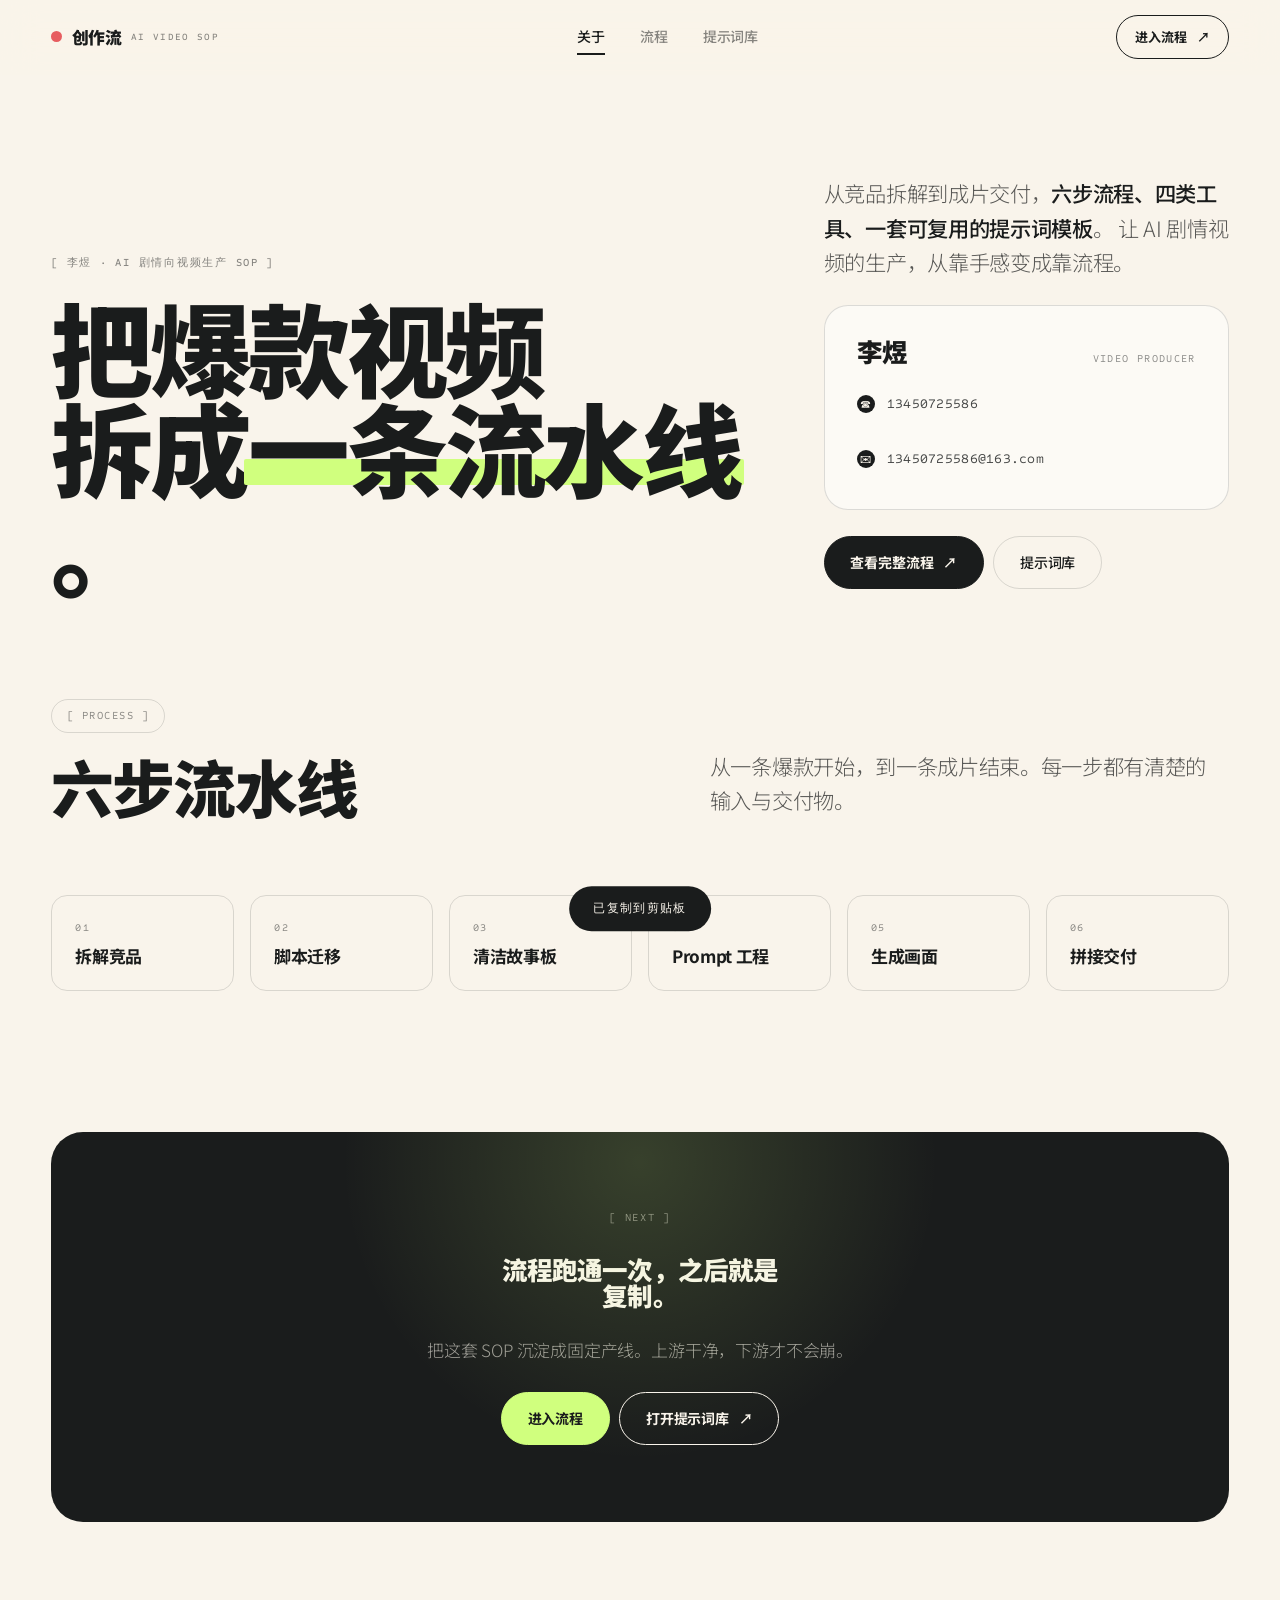
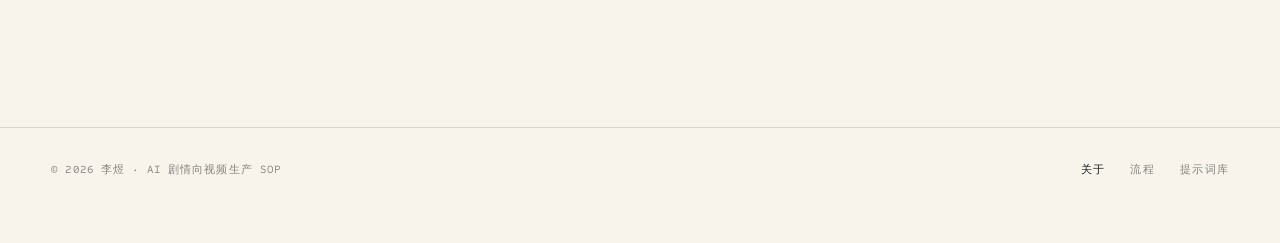
==== index.html @ 7f0db425 "init: AI 剧情向视频生产 SOP 展示站 - index.html   关于 / 联系方式 / 流程导航 - process.html 六步流程 · 避坑指南 · 6 段 TikTok 已跑通" ====
<!DOCTYPE html>
<html lang="zh-CN">
<head>
<meta charset="UTF-8">
<meta name="viewport" content="width=device-width, initial-scale=1.0">
<title>李煜 · AI 剧情向视频生产 SOP</title>
<meta name="description" content="李煜 · AI 剧情向视频生产标准化作业流程。六步流水线、可复用提示词、已在 TikTok 橱窗号跑通的成片。">
<link rel="preconnect" href="https://fonts.googleapis.com">
<link rel="preconnect" href="https://fonts.gstatic.com" crossorigin>
<link href="https://fonts.googleapis.com/css2?family=Noto+Sans+SC:wght@300;400;500;700;900&family=Sometype+Mono:wght@400;500;700&display=swap" rel="stylesheet">
<link rel="stylesheet" href="assets/css/main.css">
</head>
<body>

<canvas id="particles" aria-hidden="true"></canvas>
<div class="prog" id="prog"></div>

<div class="mmenu" id="mmenu">
  <a href="index.html"><i>00</i>关于</a>
  <a href="process.html"><i>01</i>流程</a>
  <a href="library.html"><i>02</i>提示词库</a>
  <p class="mmenu__foot">李煜 · 13450725586</p>
</div>

<header class="nav" id="nav">
  <div class="wrap nav__in">
    <a href="index.html" class="brand">
      <span class="brand__dot"></span>
      创作流 <small>AI VIDEO SOP</small>
    </a>
    <nav class="nav__links">
      <a href="index.html" class="is-active">关于</a>
      <a href="process.html">流程</a>
      <a href="library.html">提示词库</a>
    </nav>
    <div style="display:flex;align-items:center;gap:.6rem">
      <a href="process.html" class="btn btn--sm"><span>进入流程</span><span class="btn__arw">↗</span></a>
      <button class="burger" id="burger" aria-label="打开菜单" aria-expanded="false"><span></span><span></span></button>
    </div>
  </div>
</header>

<main>

<!-- ========== HERO ========== -->
<section class="hero">
  <div class="wrap">
    <div class="hero__grid">
      <div>
        <p class="label rv">[ 李煜 · AI 剧情向视频生产 SOP ]</p>
        <h1 class="display rv">把爆款视频<br>拆成<em>一条流水线</em>。</h1>
      </div>
      <div class="hero__side">
        <p class="lead rv">
          从竞品拆解到成片交付，<strong style="font-weight:500;color:var(--dark)">六步流程、四类工具、一套可复用的提示词模板</strong>。
          让 AI 剧情视频的生产，从靠手感变成靠流程。
        </p>

        <!-- contact -->
        <aside class="contact rv" aria-label="联系方式">
          <div class="contact__hd">
            <h2 class="contact__name">李煜</h2>
            <span class="contact__role">Video Producer</span>
          </div>
          <div class="contact__row">
            <i>☎</i>
            <a href="tel:13450725586">13450725586</a>
          </div>
          <div class="contact__row">
            <i>✉</i>
            <a href="mailto:13450725586@163.com">13450725586@163.com</a>
          </div>
        </aside>

        <div class="hero__cta rv">
          <a href="process.html" class="btn btn--fill"><span>查看完整流程</span><span class="btn__arw">↗</span></a>
          <a href="library.html" class="btn btn--ghost"><span>提示词库</span></a>
        </div>
      </div>
    </div>
  </div>
</section>

<!-- ========== PROCESS OVERVIEW ========== -->
<section class="sec" style="padding-top:0">
  <div class="wrap">
    <div class="sec__head">
      <div>
        <p class="tag rv">[ PROCESS ]</p>
        <h2 class="h2 rv" style="margin-top:1.25rem">六步流水线</h2>
      </div>
      <p class="lead rv">
        从一条爆款开始，到一条成片结束。每一步都有清楚的输入与交付物。
      </p>
    </div>

    <div class="preview">
      <a class="pv rv" href="process.html#s1"><span class="pv__n">01</span><span class="pv__t">拆解竞品</span></a>
      <a class="pv rv" href="process.html#s2"><span class="pv__n">02</span><span class="pv__t">脚本迁移</span></a>
      <a class="pv rv" href="process.html#s3"><span class="pv__n">03</span><span class="pv__t">清洁故事板</span></a>
      <a class="pv rv" href="process.html#s4"><span class="pv__n">04</span><span class="pv__t">Prompt 工程</span></a>
      <a class="pv rv" href="process.html#s5"><span class="pv__n">05</span><span class="pv__t">生成画面</span></a>
      <a class="pv rv" href="process.html#s6"><span class="pv__n">06</span><span class="pv__t">拼接交付</span></a>
    </div>
  </div>
</section>

<!-- ========== CTA ========== -->
<section class="sec" style="padding-top:0">
  <div class="wrap">
    <div class="cta rv">
      <div class="glow"></div>
      <p class="label" style="color:rgba(249,244,235,.5)">[ NEXT ]</p>
      <h2>流程跑通一次，之后就是复制。</h2>
      <p>把这套 SOP 沉淀成固定产线。上游干净，下游才不会崩。</p>
      <div style="display:flex;gap:.6rem;flex-wrap:wrap;justify-content:center">
        <a href="process.html" class="btn btn--lime"><span>进入流程</span></a>
        <a href="library.html" class="btn"><span>打开提示词库</span><span class="btn__arw">↗</span></a>
      </div>
    </div>
  </div>
</section>

<footer>
  <div class="wrap foot">
    <p>© 2026 李煜 · AI 剧情向视频生产 SOP</p>
    <nav>
      <a href="index.html" class="is-active">关于</a>
      <a href="process.html">流程</a>
      <a href="library.html">提示词库</a>
    </nav>
  </div>
</footer>
</main>

<button class="totop" id="totop" aria-label="回到顶部">↑</button>
<div class="toast" id="toast">已复制到剪贴板</div>

<script src="assets/js/main.js"></script>
</body>
</html>
---- assets/css/main.css ----
/* ============================================================
   tokens
   ============================================================ */
:root{
  --cream:#F9F4EB;
  --cream-2:#F2EBDD;
  --dark:#1A1C1C;
  --muted:rgba(26,28,28,.52);
  --line:rgba(26,28,28,.14);
  --lime:#D0FF7E;
  --red:#E75D60;
  --sand:#E8DFCC;

  --sans:'Noto Sans SC','PingFang SC','Microsoft YaHei',sans-serif;
  --mono:'Sometype Mono',ui-monospace,'SFMono-Regular',Menlo,monospace;

  --pad:clamp(1.25rem,4vw,3.5rem);
  --sec:clamp(5rem,11vw,11rem);
  --r:1.5rem;
  --r-lg:2rem;
}

*,*::before,*::after{box-sizing:border-box;margin:0;padding:0}
html{scroll-behavior:smooth;-webkit-text-size-adjust:100%}
body{
  background:var(--cream);color:var(--dark);
  font-family:var(--sans);font-weight:400;
  font-size:clamp(.95rem,.88rem + .3vw,1.0625rem);
  line-height:1.7;letter-spacing:-.01em;
  -webkit-font-smoothing:antialiased;overflow-x:hidden;
  cursor:default;
}
img,video{display:block;max-width:100%}
a{color:inherit;text-decoration:none}
button{font:inherit;color:inherit;background:none;border:none;cursor:pointer}
::selection{background:var(--lime);color:var(--dark)}

.wrap{max-width:1560px;margin:0 auto;padding-inline:var(--pad)}

/* ============================================================
   type
   ============================================================ */
.mono{font-family:var(--mono);font-weight:500;letter-spacing:.06em}
.label{
  font-family:var(--mono);font-size:.68rem;font-weight:500;
  letter-spacing:.16em;text-transform:uppercase;color:var(--muted);
}
.display{
  font-weight:900;line-height:.98;letter-spacing:-.035em;
  font-size:clamp(2.6rem,1.4rem + 6.2vw,7.5rem);
}
.h2{
  font-weight:900;line-height:1.04;letter-spacing:-.03em;
  font-size:clamp(2rem,1.2rem + 3.4vw,4.25rem);
}
.h3{
  font-weight:700;line-height:1.2;letter-spacing:-.02em;
  font-size:clamp(1.3rem,1.05rem + .9vw,2rem);
}
.lead{
  font-size:clamp(1rem,.93rem + .5vw,1.35rem);
  line-height:1.62;font-weight:300;color:rgba(26,28,28,.72);
  letter-spacing:-.015em;
}
.rule{height:1px;background:var(--line);border:0}

/* ============================================================
   nav
   ============================================================ */
.nav{
  position:fixed;inset:0 0 auto 0;z-index:100;
  background:rgba(249,244,235,.78);
  backdrop-filter:blur(18px) saturate(160%);
  -webkit-backdrop-filter:blur(18px) saturate(160%);
  border-bottom:1px solid transparent;transition:border-color .4s,background .4s;
}
.nav.stuck{border-bottom-color:var(--line)}
.nav__in{display:flex;align-items:center;justify-content:space-between;gap:2rem;height:74px}
.brand{display:flex;align-items:center;gap:.6rem;font-weight:900;letter-spacing:-.03em;font-size:1.05rem}
.brand__dot{width:11px;height:11px;border-radius:50%;background:var(--red);flex:none;
  animation:pulse 2.4s ease-in-out infinite}
@keyframes pulse{0%,100%{transform:scale(1)}50%{transform:scale(1.35)}}
.brand small{font-family:var(--mono);font-size:.6rem;font-weight:500;letter-spacing:.14em;color:var(--muted)}
.nav__links{display:flex;gap:2.2rem;align-items:center}
.nav__links a{font-size:.875rem;font-weight:500;color:var(--muted);position:relative;transition:color .25s;padding:.25rem 0}
.nav__links a::after{content:'';position:absolute;left:0;bottom:-2px;width:0;height:1.5px;background:var(--dark);transition:width .35s cubic-bezier(.4,0,.2,1)}
.nav__links a:hover,.nav__links a.is-active{color:var(--dark)}
.nav__links a:hover::after,.nav__links a.is-active::after{width:100%}
@media(max-width:900px){.nav__links{display:none}}

/* ============================================================
   buttons
   ============================================================ */
.btn{
  display:inline-flex;align-items:center;gap:.6rem;
  padding:.85rem 1.6rem;border-radius:9999px;
  font-size:.875rem;font-weight:700;letter-spacing:-.01em;
  border:1px solid var(--dark);overflow:hidden;position:relative;
  transition:color .45s cubic-bezier(.4,0,.2,1),transform .3s;
}
.btn::before{
  content:'';position:absolute;inset:0;background:var(--dark);
  transform:translateY(101%);transition:transform .45s cubic-bezier(.4,0,.2,1);z-index:0;border-radius:9999px;
}
.btn:hover::before{transform:translateY(0)}
.btn:hover{color:var(--cream)}
.btn span{position:relative;z-index:1}
.btn--sm{padding:.6rem 1.15rem;font-size:.8125rem}
.btn--fill{background:var(--dark);color:var(--cream)}
.btn--fill::before{background:var(--lime)}
.btn--fill:hover{color:var(--dark)}
.btn--lime{background:var(--lime);border-color:var(--lime);color:var(--dark)}
.btn--lime::before{background:var(--dark)}
.btn--lime:hover{color:var(--lime)}
.btn__arw{transition:transform .4s cubic-bezier(.4,0,.2,1)}
.btn:hover .btn__arw{transform:translate(3px,-3px)}
.btn--ghost{border-color:var(--line);background:transparent;color:var(--dark);font-weight:500}
.btn--ghost::before{background:var(--dark)}
.btn--ghost:hover{color:var(--cream)}

/* ============================================================
   scroll progress
   ============================================================ */
.prog{position:fixed;top:0;left:0;height:2px;width:0;background:var(--lime);z-index:130;
  transition:width .08s linear;pointer-events:none}

/* ============================================================
   particle canvas
   ============================================================ */
#particles{
  position:fixed;inset:0;z-index:90;pointer-events:none;
  mix-blend-mode:multiply;opacity:.9;
}
@media(prefers-reduced-motion:reduce){#particles{display:none}}

/* ============================================================
   burger + mobile menu
   ============================================================ */
.burger{display:none;width:42px;height:42px;border-radius:50%;border:1px solid var(--line);
  flex:none;flex-direction:column;align-items:center;justify-content:center;gap:5px;
  transition:background .3s}
.burger span{display:block;width:16px;height:1.5px;background:var(--dark);
  transition:transform .42s cubic-bezier(.4,0,.2,1)}
.burger.on{background:var(--dark)}
.burger.on span{background:var(--cream)}
.burger.on span:nth-child(1){transform:translateY(3.25px) rotate(45deg)}
.burger.on span:nth-child(2){transform:translateY(-3.25px) rotate(-45deg)}
@media(max-width:900px){.burger{display:flex}}
@media(max-width:620px){.nav .btn{display:none}}

.mmenu{
  position:fixed;inset:0;z-index:99;background:var(--cream);
  display:flex;flex-direction:column;justify-content:center;gap:.2rem;
  padding:6rem var(--pad) 3rem;opacity:0;visibility:hidden;
  transition:opacity .45s cubic-bezier(.4,0,.2,1),visibility .45s;
}
.mmenu.on{opacity:1;visibility:visible}
.mmenu a{
  display:flex;align-items:baseline;gap:1rem;padding:.6rem 0;
  border-bottom:1px solid var(--line);
  font-size:clamp(1.9rem,1.1rem+6vw,3.2rem);font-weight:900;letter-spacing:-.03em;
  opacity:0;transform:translateY(20px);
  transition:opacity .5s cubic-bezier(.16,1,.3,1),transform .5s cubic-bezier(.16,1,.3,1);
}
.mmenu.on a{opacity:1;transform:none}
.mmenu.on a:nth-child(1){transition-delay:.08s}
.mmenu.on a:nth-child(2){transition-delay:.14s}
.mmenu.on a:nth-child(3){transition-delay:.2s}
.mmenu.on a:nth-child(4){transition-delay:.26s}
.mmenu a i{font-family:var(--mono);font-style:normal;font-size:.68rem;letter-spacing:.13em;color:var(--muted);flex:none}
.mmenu__foot{margin-top:2rem;font-family:var(--mono);font-size:.68rem;letter-spacing:.13em;
  text-transform:uppercase;color:var(--muted)}
body.locked{overflow:hidden}

/* ============================================================
   hero (home)
   ============================================================ */
.hero{padding-top:calc(74px + clamp(3.5rem,8vw,7rem));padding-bottom:clamp(4rem,8vw,6.5rem);position:relative;overflow:hidden}
.hero__grid{display:grid;grid-template-columns:1fr;gap:clamp(2rem,4vw,3.5rem)}
@media(min-width:980px){
  .hero__grid{grid-template-columns:minmax(0,1.15fr) minmax(0,.65fr);align-items:end;gap:3.5rem}
}
.hero h1{margin-top:1.5rem}
.hero h1 em{font-style:normal;position:relative;display:inline-block;isolation:isolate}
.hero h1 em::after{
  content:'';position:absolute;left:-.04em;right:-.04em;bottom:.1em;height:.26em;
  background:var(--lime);z-index:-1;border-radius:2px;
  transform:scaleX(0);transform-origin:left;
  animation:underline 1.1s .5s cubic-bezier(.4,0,.2,1) forwards;
}
@keyframes underline{to{transform:scaleX(1)}}

.hero__side{display:flex;flex-direction:column;gap:1.6rem;padding-bottom:.4rem}
.hero__cta{display:flex;flex-wrap:wrap;gap:.6rem}

/* contact card */
.contact{
  border:1px solid var(--line);border-radius:var(--r);
  padding:clamp(1.5rem,2.8vw,2rem);background:rgba(255,255,255,.5);
  display:flex;flex-direction:column;gap:1.1rem;
}
.contact__hd{display:flex;align-items:baseline;justify-content:space-between;gap:1rem}
.contact__name{font-size:clamp(1.6rem,1.2rem+1vw,2.1rem);font-weight:900;letter-spacing:-.03em;line-height:1}
.contact__role{font-family:var(--mono);font-size:.66rem;letter-spacing:.13em;text-transform:uppercase;color:var(--muted)}
.contact__row{display:flex;align-items:center;gap:.75rem;padding:.4rem 0;
  font-family:var(--mono);font-size:.85rem;color:rgba(26,28,28,.82);letter-spacing:.02em}
.contact__row i{width:18px;height:18px;display:grid;place-items:center;border-radius:50%;
  background:var(--dark);color:var(--cream);font-style:normal;font-size:.7rem;flex:none}
.contact__row a{transition:color .2s;border-bottom:1px solid transparent}
.contact__row a:hover{color:var(--dark);border-bottom-color:var(--dark)}

/* ============================================================
   process preview (home)
   ============================================================ */
.preview{display:grid;grid-template-columns:1fr;gap:1rem}
@media(min-width:760px){.preview{grid-template-columns:repeat(3,1fr)}}
@media(min-width:1100px){.preview{grid-template-columns:repeat(6,1fr)}}
.pv{
  border:1px solid var(--line);border-radius:1rem;padding:clamp(1.1rem,1.8vw,1.5rem);
  display:flex;flex-direction:column;gap:.55rem;
  transition:background .4s,border-color .4s,transform .4s;
}
.pv:hover{background:var(--cream-2);border-color:rgba(26,28,28,.26);transform:translateY(-3px)}
.pv__n{font-family:var(--mono);font-size:.66rem;letter-spacing:.13em;color:var(--muted)}
.pv__t{font-weight:700;font-size:clamp(.95rem,.88rem+.3vw,1.06rem);letter-spacing:-.02em;line-height:1.3}

/* ============================================================
   section
   ============================================================ */
section{position:relative}
.sec{padding-block:var(--sec)}
.sec__head{display:grid;gap:1.5rem;margin-bottom:clamp(3rem,6vw,5rem)}
@media(min-width:1000px){
  .sec__head{grid-template-columns:minmax(0,1fr) minmax(0,.85fr);align-items:end;gap:3rem}
}
.sec__head .lead{max-width:46ch}
.tag{
  display:inline-flex;align-items:center;gap:.5rem;align-self:flex-start;
  padding:.4rem .9rem;border:1px solid var(--line);border-radius:9999px;
  font-family:var(--mono);font-size:.68rem;letter-spacing:.14em;text-transform:uppercase;color:var(--muted);
}

/* ============================================================
   process (process.html)
   ============================================================ */
.proc{display:grid;gap:clamp(2rem,4vw,3.5rem)}
@media(min-width:1080px){
  .proc{grid-template-columns:minmax(180px,.22fr) minmax(0,.78fr);gap:clamp(2.5rem,5vw,5rem);align-items:start}
}
.proc__nav{position:sticky;top:110px;display:none;flex-direction:column;gap:.05rem}
@media(min-width:1080px){.proc__nav{display:flex}}
.proc__nav button{
  display:flex;align-items:baseline;gap:.9rem;padding:.7rem .85rem;border-radius:.65rem;
  text-align:left;transition:background .3s,color .3s;color:var(--muted);
}
.proc__nav button i{font-family:var(--mono);font-style:normal;font-size:.7rem;letter-spacing:.08em;flex:none}
.proc__nav button b{font-size:.92rem;font-weight:700;letter-spacing:-.02em}
.proc__nav button:hover{color:var(--dark)}
.proc__nav button.on{background:var(--dark);color:var(--cream)}

.steps{display:flex;flex-direction:column;gap:clamp(1.1rem,2.2vw,1.75rem)}
.step{
  border:1px solid var(--line);border-radius:var(--r-lg);
  padding:clamp(1.5rem,3vw,2.4rem);background:var(--cream);
  scroll-margin-top:110px;position:relative;overflow:hidden;
  transition:border-color .4s,box-shadow .4s,background .4s;
}
.step::before{
  content:'';position:absolute;inset:0;background:var(--cream-2);
  opacity:0;transition:opacity .5s;z-index:0;
}
.step:hover{border-color:rgba(26,28,28,.28);box-shadow:0 18px 50px -30px rgba(26,28,28,.35)}
.step:hover::before{opacity:1}
.step>*{position:relative;z-index:1}
.step__top{display:flex;align-items:flex-start;justify-content:space-between;gap:1.5rem;flex-wrap:wrap}
.step__num{
  font-family:var(--sans);font-size:clamp(3.2rem,1.8rem+5vw,6rem);font-weight:900;
  letter-spacing:-.045em;line-height:.9;color:var(--dark);
  transition:opacity .35s;
}
.step:hover .step__num{opacity:.55}
.step__tagline{font-family:var(--mono);font-size:.7rem;letter-spacing:.11em;color:var(--muted);
  text-transform:uppercase;text-align:right;max-width:24ch;line-height:1.6;padding-top:.5rem}
.step h3{margin:1rem 0 1rem;font-weight:900;letter-spacing:-.03em;line-height:1.1;
  font-size:clamp(1.45rem,1.1rem+1.4vw,2.3rem)}
.step__desc{color:rgba(26,28,28,.7);font-weight:300;max-width:62ch;
  font-size:clamp(.95rem,.9rem+.2vw,1.04rem)}

/* neutral chips (single unified style) */
.chips{display:flex;flex-wrap:wrap;gap:.45rem;margin:1.4rem 0}
.chip{
  display:inline-flex;align-items:center;gap:.45rem;padding:.42rem .85rem;
  border-radius:9999px;border:1px solid var(--line);background:rgba(255,255,255,.55);
  font-family:var(--mono);font-size:.7rem;letter-spacing:.06em;color:rgba(26,28,28,.78);
}
.chip u{text-decoration:none;color:var(--muted);margin-right:.05em}

.pts{list-style:none;display:flex;flex-direction:column;gap:.65rem;margin-top:.4rem}
.pts li{display:flex;gap:.8rem;align-items:flex-start;font-size:.94rem;color:rgba(26,28,28,.78);font-weight:300}
.pts li::before{content:'';flex:none;width:6px;height:6px;border-radius:50%;background:var(--dark);margin-top:.62em}

/* prompt block (in step) */
.pbox{margin-top:1.5rem;border:1px solid var(--line);border-radius:var(--r);background:rgba(255,255,255,.62);overflow:hidden}
.pbox__hd{display:flex;align-items:center;justify-content:space-between;gap:1rem;
  padding:.85rem 1.15rem;border-bottom:1px solid var(--line);background:rgba(255,255,255,.4)}
.pbox__hd .mono{font-size:.68rem;letter-spacing:.14em;text-transform:uppercase;color:var(--muted)}
.copy{display:inline-flex;align-items:center;gap:.4rem;font-family:var(--mono);font-size:.68rem;
  letter-spacing:.1em;text-transform:uppercase;padding:.38rem .8rem;border-radius:9999px;
  border:1px solid var(--line);transition:background .3s,color .3s,border-color .3s}
.copy:hover{background:var(--dark);color:var(--cream);border-color:var(--dark)}
.copy.done{background:var(--lime);border-color:var(--lime);color:var(--dark)}
.pbox pre{
  padding:1.15rem;font-family:var(--mono);font-size:.8rem;line-height:1.85;
  white-space:pre-wrap;word-break:break-word;color:rgba(26,28,28,.86);
  max-height:8.5rem;overflow:hidden;transition:max-height .5s cubic-bezier(.4,0,.2,1);
}
.pbox.open pre{max-height:70rem}
.pbox__more{display:flex;justify-content:center;padding:.6rem;border-top:1px solid var(--line);
  font-family:var(--mono);font-size:.66rem;letter-spacing:.13em;text-transform:uppercase;color:var(--muted);
  transition:background .3s}
.pbox__more:hover{background:rgba(255,255,255,.5)}

/* ============================================================
   video gallery (step 06) — horizontal scroll
   ============================================================ */
.videos{margin-top:2rem;border-top:1px solid var(--line);padding-top:1.75rem}
.videos__hd{display:flex;align-items:flex-end;justify-content:space-between;gap:1.5rem;flex-wrap:wrap;margin-bottom:1.25rem}
.videos__hd > div{display:flex;flex-direction:column;gap:.3rem}
.videos__hd h4{font-size:clamp(1.05rem,.95rem+.5vw,1.3rem);font-weight:700;letter-spacing:-.02em}
.videos__hd p{font-family:var(--mono);font-size:.66rem;letter-spacing:.13em;text-transform:uppercase;color:var(--muted)}
.videos__hd .tool{font-family:var(--mono);font-size:.66rem;letter-spacing:.13em;text-transform:uppercase;color:var(--muted);
  padding:.4rem .8rem;border:1px solid var(--line);border-radius:9999px;align-self:flex-end}
.videos__hd .tool b{color:var(--dark);font-weight:700;letter-spacing:.04em}
.videos__row{
  display:flex;flex-wrap:nowrap;gap:.85rem;overflow-x:auto;
  padding:1rem 0 1.25rem;margin:-1rem 0 -1.25rem;
  scroll-snap-type:x mandatory;scroll-padding-left:0;
  -webkit-overflow-scrolling:touch;
  scrollbar-width:thin;scrollbar-color:rgba(26,28,28,.25) transparent;
}
.videos__row::-webkit-scrollbar{height:6px}
.videos__row::-webkit-scrollbar-thumb{background:rgba(26,28,28,.2);border-radius:9999px}
.videos__row::-webkit-scrollbar-track{background:transparent}
.vitem{
  flex:0 0 auto;width:clamp(160px,20vw,240px);
  scroll-snap-align:start;
  border-radius:1rem;overflow:hidden;background:#000;position:relative;
  border:1px solid rgba(26,28,28,.12);transition:transform .4s,box-shadow .4s;
}
.vitem:hover{transform:translateY(-4px);box-shadow:0 26px 60px -30px rgba(26,28,28,.5)}
.vitem video{width:100%;aspect-ratio:9/16;object-fit:cover;background:#000;display:block}
.vitem__cap{position:absolute;left:.65rem;top:.65rem;font-family:var(--mono);font-size:.62rem;
  letter-spacing:.1em;padding:.2rem .55rem;border-radius:6px;
  background:rgba(249,244,235,.92);color:var(--dark);font-weight:700;text-transform:uppercase}

/* ============================================================
   prompt library
   ============================================================ */
.lib{background:var(--dark);color:var(--cream);border-radius:var(--r-lg);
  padding:clamp(1.75rem,4vw,3.5rem);position:relative;overflow:hidden}
.lib .lead{color:rgba(249,244,235,.62)}
.lib .h2{color:var(--cream)}
.lib .label,.lib .tag{color:rgba(249,244,235,.5);border-color:rgba(249,244,235,.2)}
.filters{display:flex;flex-wrap:wrap;align-items:center;gap:.55rem;margin:2rem 0 2rem}
.filters button{
  padding:.5rem 1.05rem;border-radius:9999px;font-size:.8125rem;font-weight:500;
  border:1px solid rgba(249,244,235,.22);color:rgba(249,244,235,.7);
  transition:background .3s,color .3s,border-color .3s;letter-spacing:-.01em;
}
.filters button[data-f]:hover{border-color:rgba(249,244,235,.6);color:var(--cream)}
.filters button[data-f].on{background:var(--lime);border-color:var(--lime);color:var(--dark);font-weight:700}
.bulk{
  margin-left:auto;font-family:var(--mono);font-size:.66rem;letter-spacing:.11em;text-transform:uppercase;
  padding:.5rem 1rem;border-radius:9999px;border:1px solid rgba(249,244,235,.22);
  color:rgba(249,244,235,.7);white-space:nowrap;
  transition:background .3s,color .3s,border-color .3s;
}
.bulk:hover{background:var(--lime);color:var(--dark);border-color:var(--lime)}
.bulk.done{background:var(--lime);color:var(--dark);border-color:var(--lime)}

.cards{display:grid;grid-template-columns:1fr;gap:1rem}
@media(min-width:760px){.cards{grid-template-columns:repeat(2,1fr)}}
@media(min-width:1240px){.cards{grid-template-columns:repeat(3,1fr)}}
.card{
  border:1px solid rgba(249,244,235,.16);border-radius:var(--r);
  padding:1.5rem;display:flex;flex-direction:column;gap:.9rem;
  background:rgba(249,244,235,.035);transition:background .4s,border-color .4s,transform .4s;
}
.card:hover{background:rgba(249,244,235,.075);border-color:rgba(249,244,235,.34);transform:translateY(-3px)}
.card[hidden]{display:none}
.card__hd{display:flex;align-items:center;justify-content:space-between;gap:1rem}
.card__id{font-family:var(--mono);font-size:.68rem;letter-spacing:.12em;color:var(--lime)}
.card__kind{font-family:var(--mono);font-size:.62rem;letter-spacing:.1em;text-transform:uppercase;
  padding:.22rem .6rem;border-radius:9999px;border:1px solid rgba(249,244,235,.2);color:rgba(249,244,235,.6)}
.card h4{font-size:1.06rem;font-weight:700;letter-spacing:-.02em;line-height:1.35}
.card pre{
  font-family:var(--mono);font-size:.75rem;line-height:1.8;color:rgba(249,244,235,.66);
  white-space:pre-wrap;word-break:break-word;
  max-height:6.2rem;overflow:hidden;transition:max-height .5s cubic-bezier(.4,0,.2,1);
  border-left:2px solid rgba(208,255,126,.45);padding-left:.85rem;
}
.card.open pre{max-height:44rem}
.card__ft{display:flex;align-items:center;justify-content:space-between;gap:1rem;margin-top:auto;padding-top:.4rem}
.card__ft .copy{border-color:rgba(249,244,235,.22);color:rgba(249,244,235,.75)}
.card__ft .copy:hover{background:var(--cream);color:var(--dark);border-color:var(--cream)}
.card__ft .copy.done{background:var(--lime);border-color:var(--lime);color:var(--dark)}
.more{font-family:var(--mono);font-size:.66rem;letter-spacing:.12em;text-transform:uppercase;
  color:rgba(249,244,235,.45);transition:color .3s}
.more:hover{color:var(--lime)}

/* ============================================================
   pitfalls
   ============================================================ */
.pits{display:grid;grid-template-columns:1fr;gap:1px;background:var(--line);
  border:1px solid var(--line);border-radius:var(--r);overflow:hidden}
@media(min-width:900px){.pits{grid-template-columns:repeat(2,1fr)}}
.pit{background:var(--cream);padding:clamp(1.5rem,2.8vw,2.2rem);
  display:flex;flex-direction:column;gap:.75rem;transition:background .4s}
.pit:hover{background:var(--cream-2)}
.pit__n{font-family:var(--mono);font-size:.68rem;letter-spacing:.13em;color:var(--red)}
.pit h4{font-size:1.12rem;font-weight:700;letter-spacing:-.02em;line-height:1.35}
.pit p{font-size:.92rem;font-weight:300;color:rgba(26,28,28,.7);line-height:1.7}
.pit .swap{display:flex;align-items:center;gap:.6rem;flex-wrap:wrap;margin-top:.2rem;
  font-family:var(--mono);font-size:.72rem;letter-spacing:.02em}
.pit .swap s{color:rgba(26,28,28,.42);text-decoration-thickness:1px}
.pit .swap em{font-style:normal;color:var(--cream);background:var(--dark);padding:.25rem .65rem;border-radius:6px;font-weight:500}

/* ============================================================
   CTA + footer
   ============================================================ */
.cta{background:var(--dark);color:var(--cream);border-radius:var(--r-lg);
  padding:clamp(2.5rem,6vw,5.5rem) clamp(1.5rem,4vw,3.5rem);text-align:center;
  display:flex;flex-direction:column;align-items:center;gap:1.75rem;position:relative;overflow:hidden}
.cta h2{font-weight:900;letter-spacing:-.035em;line-height:1.02;
  font-size:clamp(2rem,1.2rem+4.2vw,4.75rem);max-width:18ch}
.cta p{color:rgba(249,244,235,.6);max-width:54ch;font-weight:300;font-size:clamp(.95rem,.9rem+.3vw,1.12rem)}
.cta .btn{border-color:var(--cream);color:var(--cream)}
.cta .btn::before{background:var(--cream)}
.cta .btn:hover{color:var(--dark)}
.cta .btn--lime{border-color:var(--lime);background:var(--lime);color:var(--dark)}
.cta .btn--lime::before{background:var(--cream)}
.cta .btn--lime:hover{color:var(--dark)}
.glow{position:absolute;width:620px;height:620px;border-radius:50%;
  background:radial-gradient(circle,rgba(208,255,126,.16),transparent 68%);
  top:-280px;left:50%;transform:translateX(-50%);pointer-events:none}

footer{padding-block:clamp(2.5rem,5vw,4rem)}
.foot{display:flex;flex-wrap:wrap;gap:1.5rem;align-items:center;justify-content:space-between;
  padding-top:2rem;border-top:1px solid var(--line)}
.foot p{font-family:var(--mono);font-size:.7rem;letter-spacing:.1em;color:var(--muted);text-transform:uppercase}
.foot nav{display:flex;gap:1.6rem;flex-wrap:wrap}
.foot nav a{font-family:var(--mono);font-size:.7rem;letter-spacing:.1em;color:var(--muted);text-transform:uppercase;transition:color .25s}
.foot nav a:hover{color:var(--dark)}
.foot nav a.is-active{color:var(--dark)}

/* ============================================================
   back to top + toast
   ============================================================ */
.totop{
  position:fixed;right:clamp(1rem,3vw,2rem);bottom:clamp(1rem,3vw,2rem);z-index:95;
  width:48px;height:48px;border-radius:50%;background:var(--dark);color:var(--cream);
  display:grid;place-items:center;font-size:1rem;
  opacity:0;visibility:hidden;transform:translateY(14px);
  transition:opacity .4s,visibility .4s,transform .4s,background .3s;
}
.totop.on{opacity:1;visibility:visible;transform:none}
.totop:hover{background:var(--red)}

.toast{
  position:fixed;left:50%;bottom:2rem;transform:translate(-50%,140%);z-index:200;
  background:var(--dark);color:var(--cream);padding:.8rem 1.5rem;border-radius:9999px;
  font-family:var(--mono);font-size:.72rem;letter-spacing:.12em;text-transform:uppercase;
  transition:transform .5s cubic-bezier(.16,1,.3,1);pointer-events:none;white-space:nowrap;
}
.toast.on{transform:translate(-50%,0)}

/* ============================================================
   reveal + reduced motion
   ============================================================ */
.rv{opacity:0;transform:translateY(26px);transition:opacity .85s cubic-bezier(.16,1,.3,1),transform .85s cubic-bezier(.16,1,.3,1)}
.rv.in{opacity:1;transform:none}
@media(prefers-reduced-motion:reduce){
  .rv{opacity:1;transform:none;transition:none}
  html{scroll-behavior:auto}
  .brand__dot{animation:none}
}
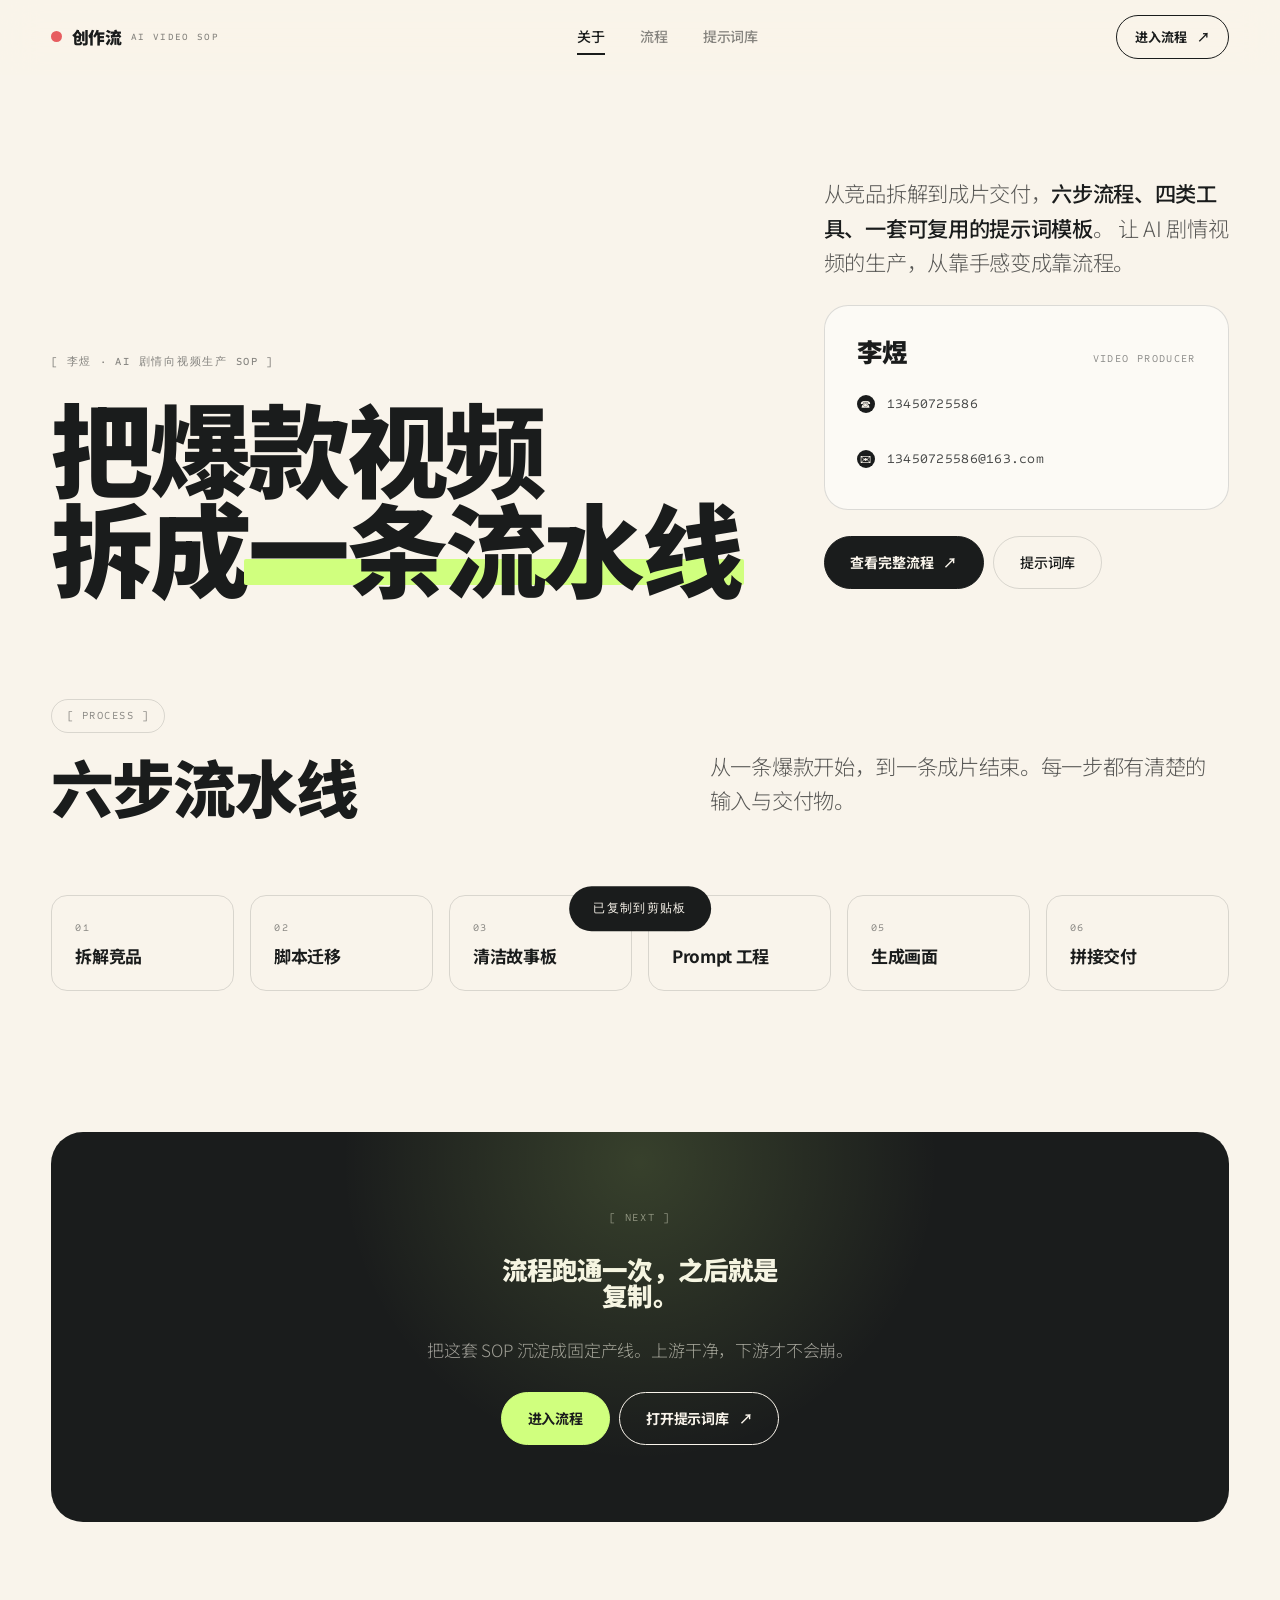
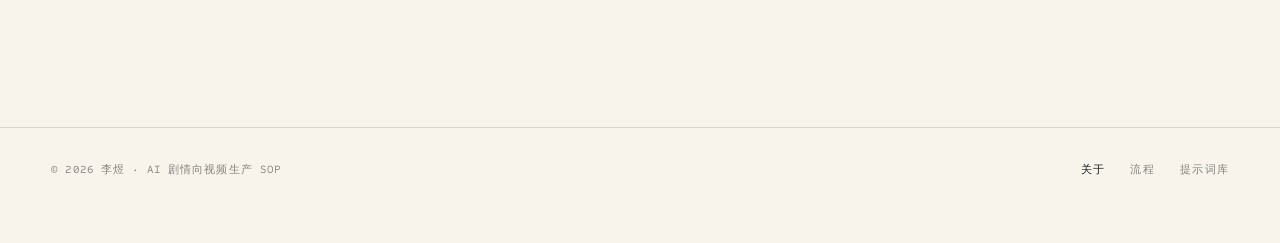
==== commit ad926136: "fix: 移除标题句号，流程页副标题两行错开 - index.html 移除「把爆款视频/拆成一条流水线。」句号 - process.html 移除「从一条爆款/到一条成片。」句号 - 新增 .h-l" ====
--- a/index.html
+++ b/index.html
@@ -5,6 +5,13 @@
 <meta name="viewport" content="width=device-width, initial-scale=1.0">
 <title>李煜 · AI 剧情向视频生产 SOP</title>
 <meta name="description" content="李煜 · AI 剧情向视频生产标准化作业流程。六步流水线、可复用提示词、已在 TikTok 橱窗号跑通的成片。">
+<link rel="icon" type="image/svg+xml" href="assets/favicon.svg">
+<meta property="og:type" content="website">
+<meta property="og:title" content="李煜 · AI 剧情向视频生产 SOP">
+<meta property="og:description" content="六步流水线、可复用提示词、已在 TikTok 橱窗号跑通的成片。">
+<meta property="og:url" content="https://liz9558601-sys.github.io/SOP/">
+<meta property="og:image" content="https://liz9558601-sys.github.io/SOP/assets/videos/posters/01-0729.jpg">
+<meta name="twitter:card" content="summary_large_image">
 <link rel="preconnect" href="https://fonts.googleapis.com">
 <link rel="preconnect" href="https://fonts.gstatic.com" crossorigin>
 <link href="https://fonts.googleapis.com/css2?family=Noto+Sans+SC:wght@300;400;500;700;900&family=Sometype+Mono:wght@400;500;700&display=swap" rel="stylesheet">
@@ -48,7 +55,7 @@
     <div class="hero__grid">
       <div>
         <p class="label rv">[ 李煜 · AI 剧情向视频生产 SOP ]</p>
-        <h1 class="display rv">把爆款视频<br>拆成<em>一条流水线</em>。</h1>
+        <h1 class="display rv">把爆款视频<br>拆成<em>一条流水线</em></h1>
       </div>
       <div class="hero__side">
         <p class="lead rv">
--- a/assets/css/main.css
+++ b/assets/css/main.css
@@ -57,6 +57,8 @@
   font-weight:700;line-height:1.2;letter-spacing:-.02em;
   font-size:clamp(1.3rem,1.05rem + .9vw,2rem);
 }
+.h-line{display:block}
+.h-shift{margin-left:.8rem}
 .lead{
   font-size:clamp(1rem,.93rem + .5vw,1.35rem);
   line-height:1.62;font-weight:300;color:rgba(26,28,28,.72);
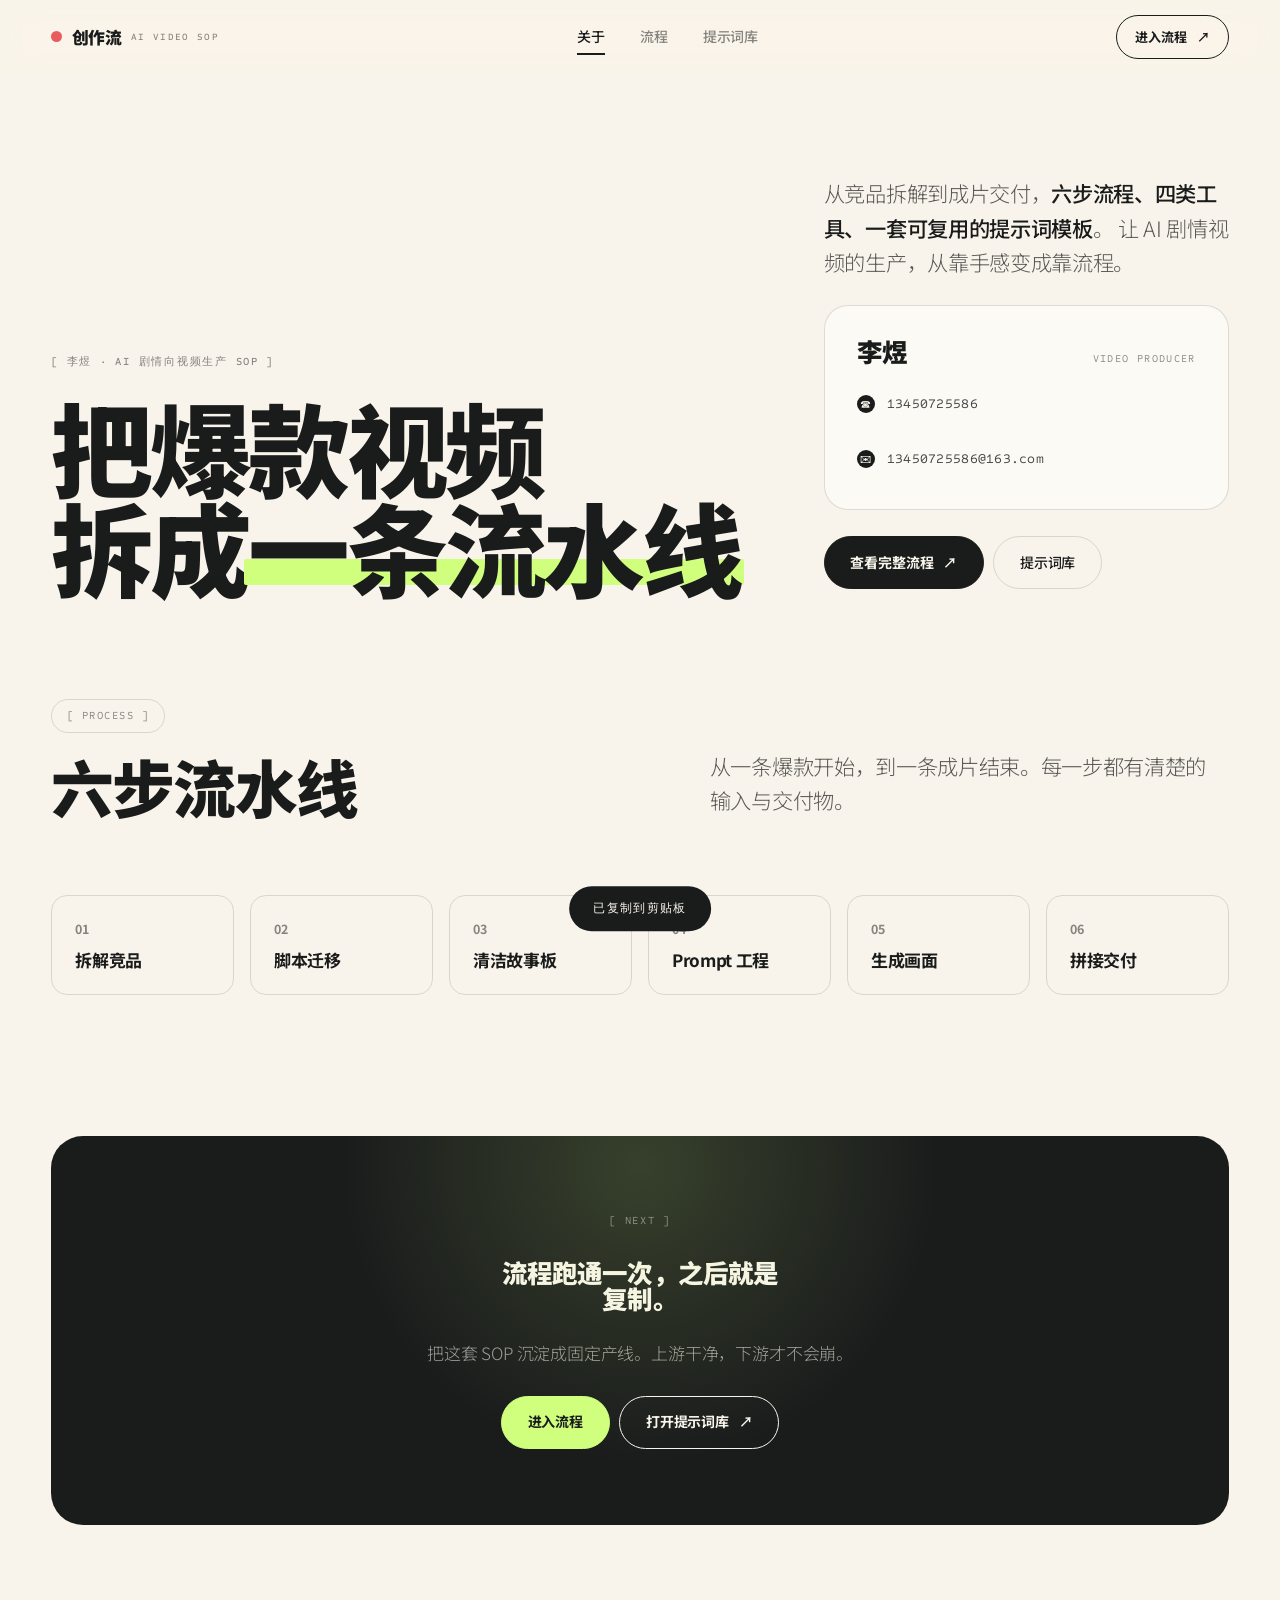
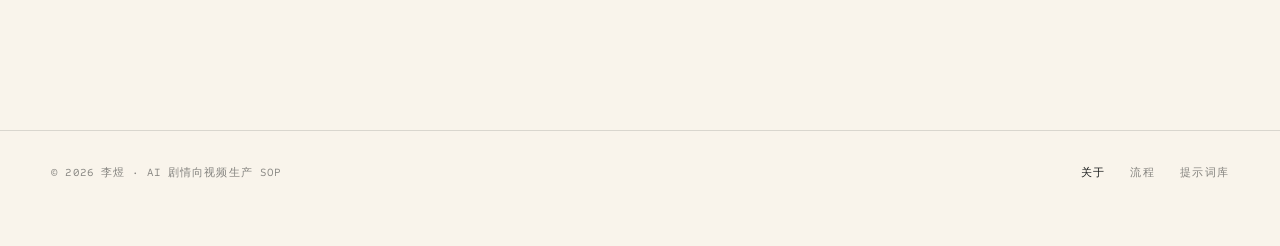
==== commit 05042fb4: "feat: 移除粒子拖尾，改用自定义细长竖向光标 拖尾（粒子流体仿真）全部撤下： - 删除 3 个页面的 <canvas id="particles"> - 删除 main.js 流体仿真整段（密度场" ====
--- a/index.html
+++ b/index.html
@@ -19,7 +19,7 @@
 </head>
 <body>
 
-<canvas id="particles" aria-hidden="true"></canvas>
+<div class="cursor" id="cursor" aria-hidden="true"><svg viewBox="0 0 14 100" width="14" height="100" xmlns="http://www.w3.org/2000/svg"><path d="M7 0C5 25,4 70,5 94L6.8 90L7 98L7.2 90L9 94C10 70,9 25,7 0Z" fill="#1A1C1C"/></svg></div>
 <div class="prog" id="prog"></div>
 
 <div class="mmenu" id="mmenu">
--- a/assets/css/main.css
+++ b/assets/css/main.css
@@ -58,7 +58,7 @@
   font-size:clamp(1.3rem,1.05rem + .9vw,2rem);
 }
 .h-line{display:block}
-.h-shift{margin-left:.8rem}
+.h-shift{margin-left:1.8rem}
 .lead{
   font-size:clamp(1rem,.93rem + .5vw,1.35rem);
   line-height:1.62;font-weight:300;color:rgba(26,28,28,.72);
@@ -127,13 +127,19 @@
   transition:width .08s linear;pointer-events:none}
 
 /* ============================================================
-   particle canvas
-   ============================================================ */
-#particles{
-  position:fixed;inset:0;z-index:90;pointer-events:none;
-  mix-blend-mode:multiply;opacity:.9;
-}
-@media(prefers-reduced-motion:reduce){#particles{display:none}}
+   custom cursor
+   ============================================================ */
+.cursor{
+  position:fixed;top:0;left:0;pointer-events:none;z-index:140;
+  transform:translate3d(-100px,-100px,0);opacity:0;
+  transition:transform .12s cubic-bezier(.2,.7,.3,1),opacity .2s;
+  will-change:transform;
+}
+.cursor.on{opacity:1}
+.cursor svg{display:block}
+*,*::before,*::after{cursor:none}
+@media(pointer:coarse){.cursor{display:none !important}*,*::before,*::after{cursor:auto}}
+@media(prefers-reduced-motion:reduce){.cursor{transition:none}}
 
 /* ============================================================
    burger + mobile menu
@@ -223,7 +229,7 @@
   transition:background .4s,border-color .4s,transform .4s;
 }
 .pv:hover{background:var(--cream-2);border-color:rgba(26,28,28,.26);transform:translateY(-3px)}
-.pv__n{font-family:var(--mono);font-size:.66rem;letter-spacing:.13em;color:var(--muted)}
+.pv__n{font-family:var(--sans);font-weight:700;font-size:.78rem;letter-spacing:.02em;color:var(--muted)}
 .pv__t{font-weight:700;font-size:clamp(.95rem,.88rem+.3vw,1.06rem);letter-spacing:-.02em;line-height:1.3}
 
 /* ============================================================
@@ -255,7 +261,7 @@
   display:flex;align-items:baseline;gap:.9rem;padding:.7rem .85rem;border-radius:.65rem;
   text-align:left;transition:background .3s,color .3s;color:var(--muted);
 }
-.proc__nav button i{font-family:var(--mono);font-style:normal;font-size:.7rem;letter-spacing:.08em;flex:none}
+.proc__nav button i{font-family:var(--sans);font-weight:700;font-style:normal;font-size:.72rem;letter-spacing:.01em;flex:none}
 .proc__nav button b{font-size:.92rem;font-weight:700;letter-spacing:-.02em}
 .proc__nav button:hover{color:var(--dark)}
 .proc__nav button.on{background:var(--dark);color:var(--cream)}
@@ -419,7 +425,7 @@
 .pit{background:var(--cream);padding:clamp(1.5rem,2.8vw,2.2rem);
   display:flex;flex-direction:column;gap:.75rem;transition:background .4s}
 .pit:hover{background:var(--cream-2)}
-.pit__n{font-family:var(--mono);font-size:.68rem;letter-spacing:.13em;color:var(--red)}
+.pit__n{font-family:var(--sans);font-weight:700;font-size:.72rem;letter-spacing:.04em;color:var(--red)}
 .pit h4{font-size:1.12rem;font-weight:700;letter-spacing:-.02em;line-height:1.35}
 .pit p{font-size:.92rem;font-weight:300;color:rgba(26,28,28,.7);line-height:1.7}
 .pit .swap{display:flex;align-items:center;gap:.6rem;flex-wrap:wrap;margin-top:.2rem;
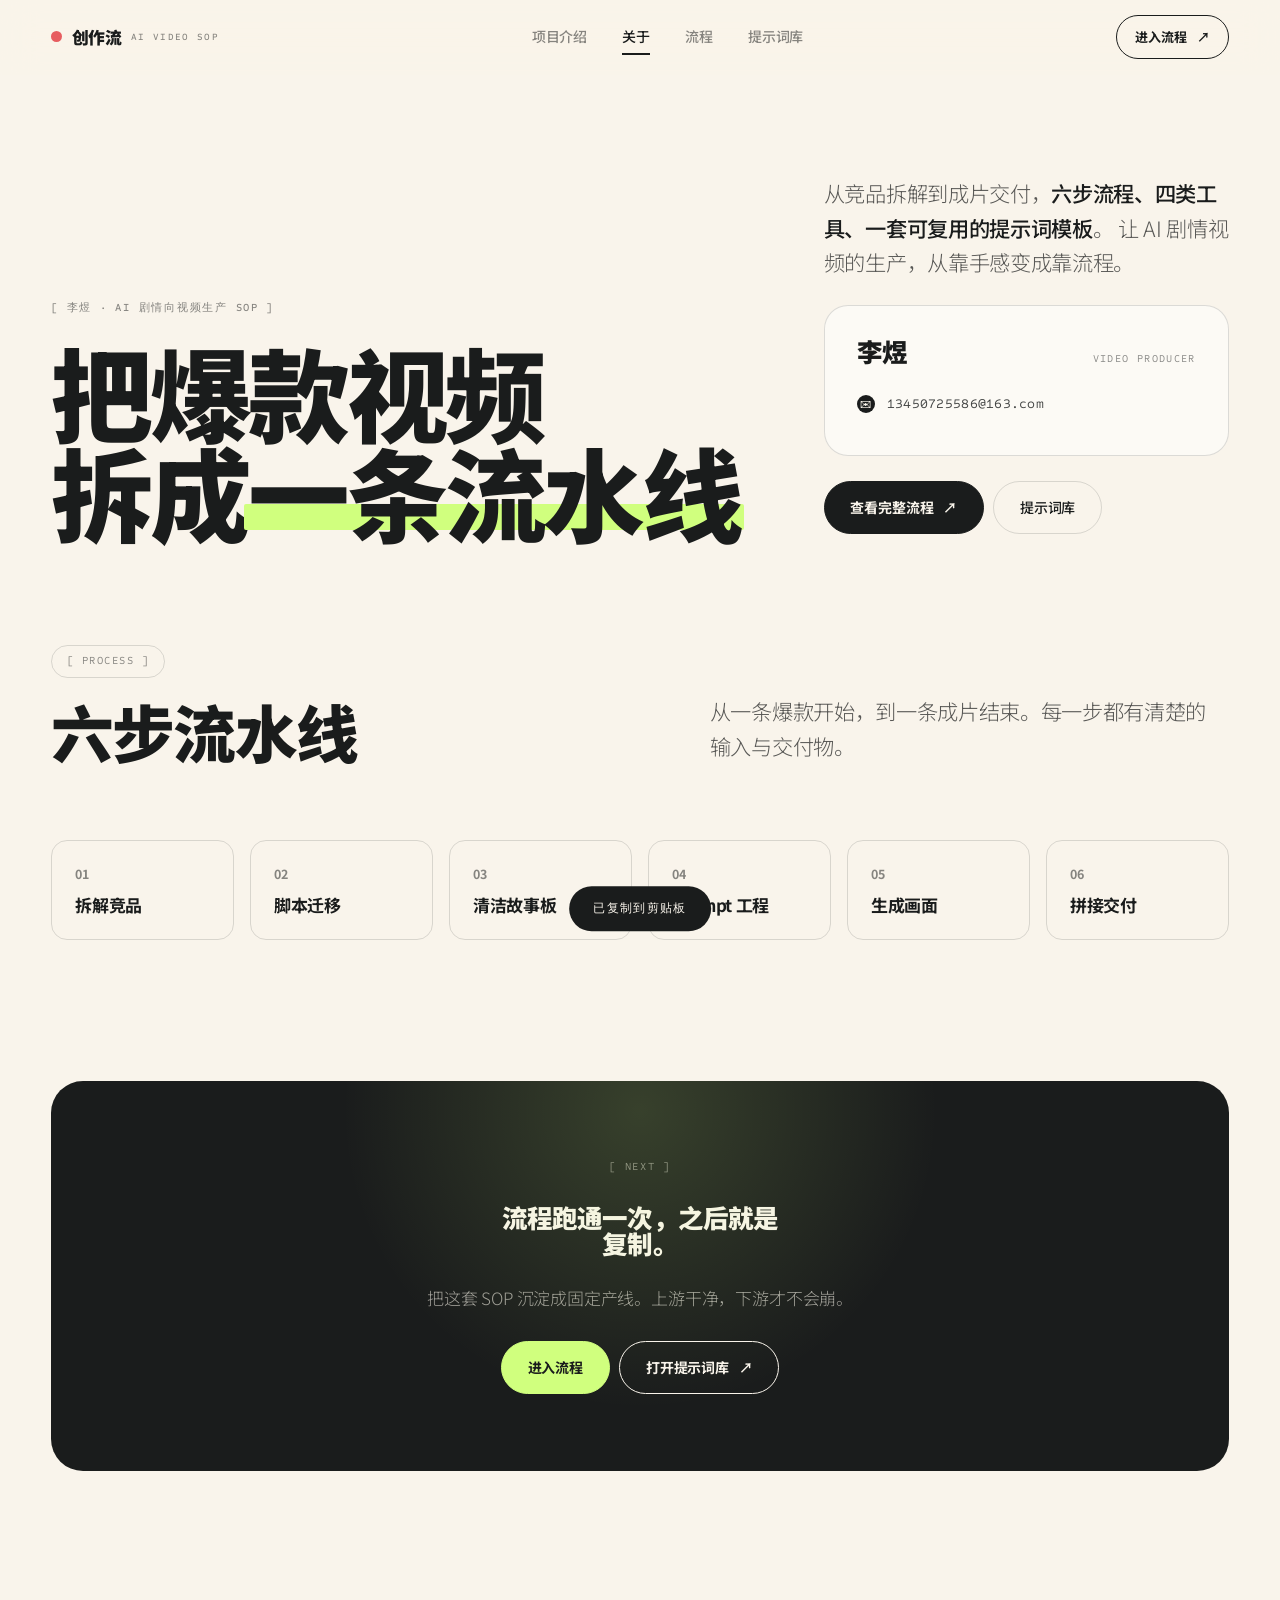
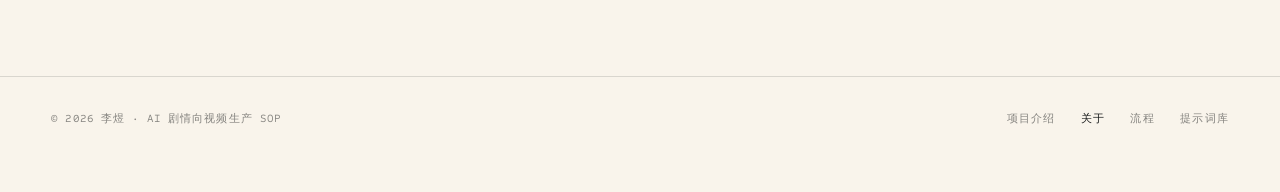
==== commit 64bfa483: "feat: 新增 00 · ABOUT THIS PROJECT 页面，移除电话联系方式 新增 about.html（导航第一位）： - 00 · ABOUT THIS PROJECT，五个板块：  " ====
--- a/index.html
+++ b/index.html
@@ -19,14 +19,14 @@
 </head>
 <body>
 
-<div class="cursor" id="cursor" aria-hidden="true"><svg viewBox="0 0 14 100" width="14" height="100" xmlns="http://www.w3.org/2000/svg"><path d="M7 0C5 25,4 70,5 94L6.8 90L7 98L7.2 90L9 94C10 70,9 25,7 0Z" fill="#1A1C1C"/></svg></div>
 <div class="prog" id="prog"></div>
 
 <div class="mmenu" id="mmenu">
-  <a href="index.html"><i>00</i>关于</a>
-  <a href="process.html"><i>01</i>流程</a>
-  <a href="library.html"><i>02</i>提示词库</a>
-  <p class="mmenu__foot">李煜 · 13450725586</p>
+  <a href="about.html"><i>00</i>项目介绍</a>
+  <a href="index.html"><i>01</i>关于</a>
+  <a href="process.html"><i>02</i>流程</a>
+  <a href="library.html"><i>03</i>提示词库</a>
+  <p class="mmenu__foot">李煜</p>
 </div>
 
 <header class="nav" id="nav">
@@ -36,7 +36,8 @@
       创作流 <small>AI VIDEO SOP</small>
     </a>
     <nav class="nav__links">
-      <a href="index.html" class="is-active">关于</a>
+            <a href="about.html">项目介绍</a>
+<a href="index.html" class="is-active">关于</a>
       <a href="process.html">流程</a>
       <a href="library.html">提示词库</a>
     </nav>
@@ -68,10 +69,6 @@
           <div class="contact__hd">
             <h2 class="contact__name">李煜</h2>
             <span class="contact__role">Video Producer</span>
-          </div>
-          <div class="contact__row">
-            <i>☎</i>
-            <a href="tel:13450725586">13450725586</a>
           </div>
           <div class="contact__row">
             <i>✉</i>
@@ -132,7 +129,8 @@
   <div class="wrap foot">
     <p>© 2026 李煜 · AI 剧情向视频生产 SOP</p>
     <nav>
-      <a href="index.html" class="is-active">关于</a>
+            <a href="about.html">项目介绍</a>
+<a href="index.html" class="is-active">关于</a>
       <a href="process.html">流程</a>
       <a href="library.html">提示词库</a>
     </nav>
--- a/assets/css/main.css
+++ b/assets/css/main.css
@@ -127,21 +127,6 @@
   transition:width .08s linear;pointer-events:none}
 
 /* ============================================================
-   custom cursor
-   ============================================================ */
-.cursor{
-  position:fixed;top:0;left:0;pointer-events:none;z-index:140;
-  transform:translate3d(-100px,-100px,0);opacity:0;
-  transition:transform .12s cubic-bezier(.2,.7,.3,1),opacity .2s;
-  will-change:transform;
-}
-.cursor.on{opacity:1}
-.cursor svg{display:block}
-*,*::before,*::after{cursor:none}
-@media(pointer:coarse){.cursor{display:none !important}*,*::before,*::after{cursor:auto}}
-@media(prefers-reduced-motion:reduce){.cursor{transition:none}}
-
-/* ============================================================
    burger + mobile menu
    ============================================================ */
 .burger{display:none;width:42px;height:42px;border-radius:50%;border:1px solid var(--line);
@@ -231,6 +216,52 @@
 .pv:hover{background:var(--cream-2);border-color:rgba(26,28,28,.26);transform:translateY(-3px)}
 .pv__n{font-family:var(--sans);font-weight:700;font-size:.78rem;letter-spacing:.02em;color:var(--muted)}
 .pv__t{font-weight:700;font-size:clamp(.95rem,.88rem+.3vw,1.06rem);letter-spacing:-.02em;line-height:1.3}
+
+/* ============================================================
+   about blocks (about.html)
+   ============================================================ */
+.blks{display:flex;flex-direction:column}
+.blk{display:grid;grid-template-columns:1fr;gap:.75rem;
+  padding-block:clamp(2rem,4vw,3.25rem);border-top:1px solid var(--line)}
+.blk:last-child{border-bottom:1px solid var(--line)}
+@media(min-width:820px){
+  .blk{grid-template-columns:minmax(80px,.14fr) minmax(0,.86fr);gap:clamp(2rem,4vw,3.5rem)}
+}
+.blk__n{font-family:var(--sans);font-weight:700;font-size:.78rem;letter-spacing:.02em;
+  color:var(--muted);padding-top:.8rem}
+.blk h2{font-size:clamp(1.4rem,1.1rem+1.3vw,2.1rem);font-weight:900;letter-spacing:-.03em;
+  line-height:1.15;margin-bottom:1rem}
+.blk p{font-size:clamp(1rem,.95rem+.3vw,1.12rem);line-height:1.78;font-weight:300;
+  color:rgba(26,28,28,.75);max-width:60ch}
+
+/* 我做了什么 */
+.did{list-style:none;display:grid;grid-template-columns:1fr;gap:1px;
+  background:var(--line);border:1px solid var(--line);border-radius:var(--r);overflow:hidden}
+@media(min-width:680px){.did{grid-template-columns:repeat(2,1fr)}}
+.did li{background:var(--cream);padding:1.05rem 1.35rem;display:flex;align-items:center;gap:1.1rem;
+  transition:background .4s}
+.did li:hover{background:var(--cream-2)}
+.did li i{font-family:var(--sans);font-weight:700;font-size:.75rem;letter-spacing:.02em;
+  color:var(--muted);flex:none}
+.did li span{font-size:1rem;font-weight:500;letter-spacing:-.01em}
+
+/* 最终产物 */
+.deliver{display:grid;grid-template-columns:repeat(2,1fr);gap:1px;margin-top:1.5rem;
+  background:var(--line);border:1px solid var(--line);border-radius:var(--r);overflow:hidden}
+@media(min-width:820px){.deliver{grid-template-columns:repeat(4,1fr)}}
+.deliver>div{background:var(--cream);padding:clamp(1.2rem,2.4vw,1.7rem);transition:background .4s}
+.deliver>div:hover{background:var(--cream-2)}
+.deliver b{display:block;font-size:clamp(1.9rem,1.4rem+2vw,2.9rem);font-weight:900;
+  letter-spacing:-.045em;line-height:1}
+.deliver span{display:block;font-family:var(--mono);font-size:.66rem;letter-spacing:.13em;
+  text-transform:uppercase;color:var(--muted);margin-top:.65rem}
+
+/* 我的思考 */
+.think{margin:0;padding-left:clamp(1.1rem,2.2vw,1.75rem);border-left:3px solid var(--dark)}
+.think p{font-size:clamp(1.1rem,1rem+.7vw,1.5rem);line-height:1.65;font-weight:500;
+  letter-spacing:-.02em;max-width:34ch;color:var(--dark)}
+.think em{font-style:normal;color:var(--cream);background:var(--dark);
+  padding:.12em .38em;border-radius:5px}
 
 /* ============================================================
    section
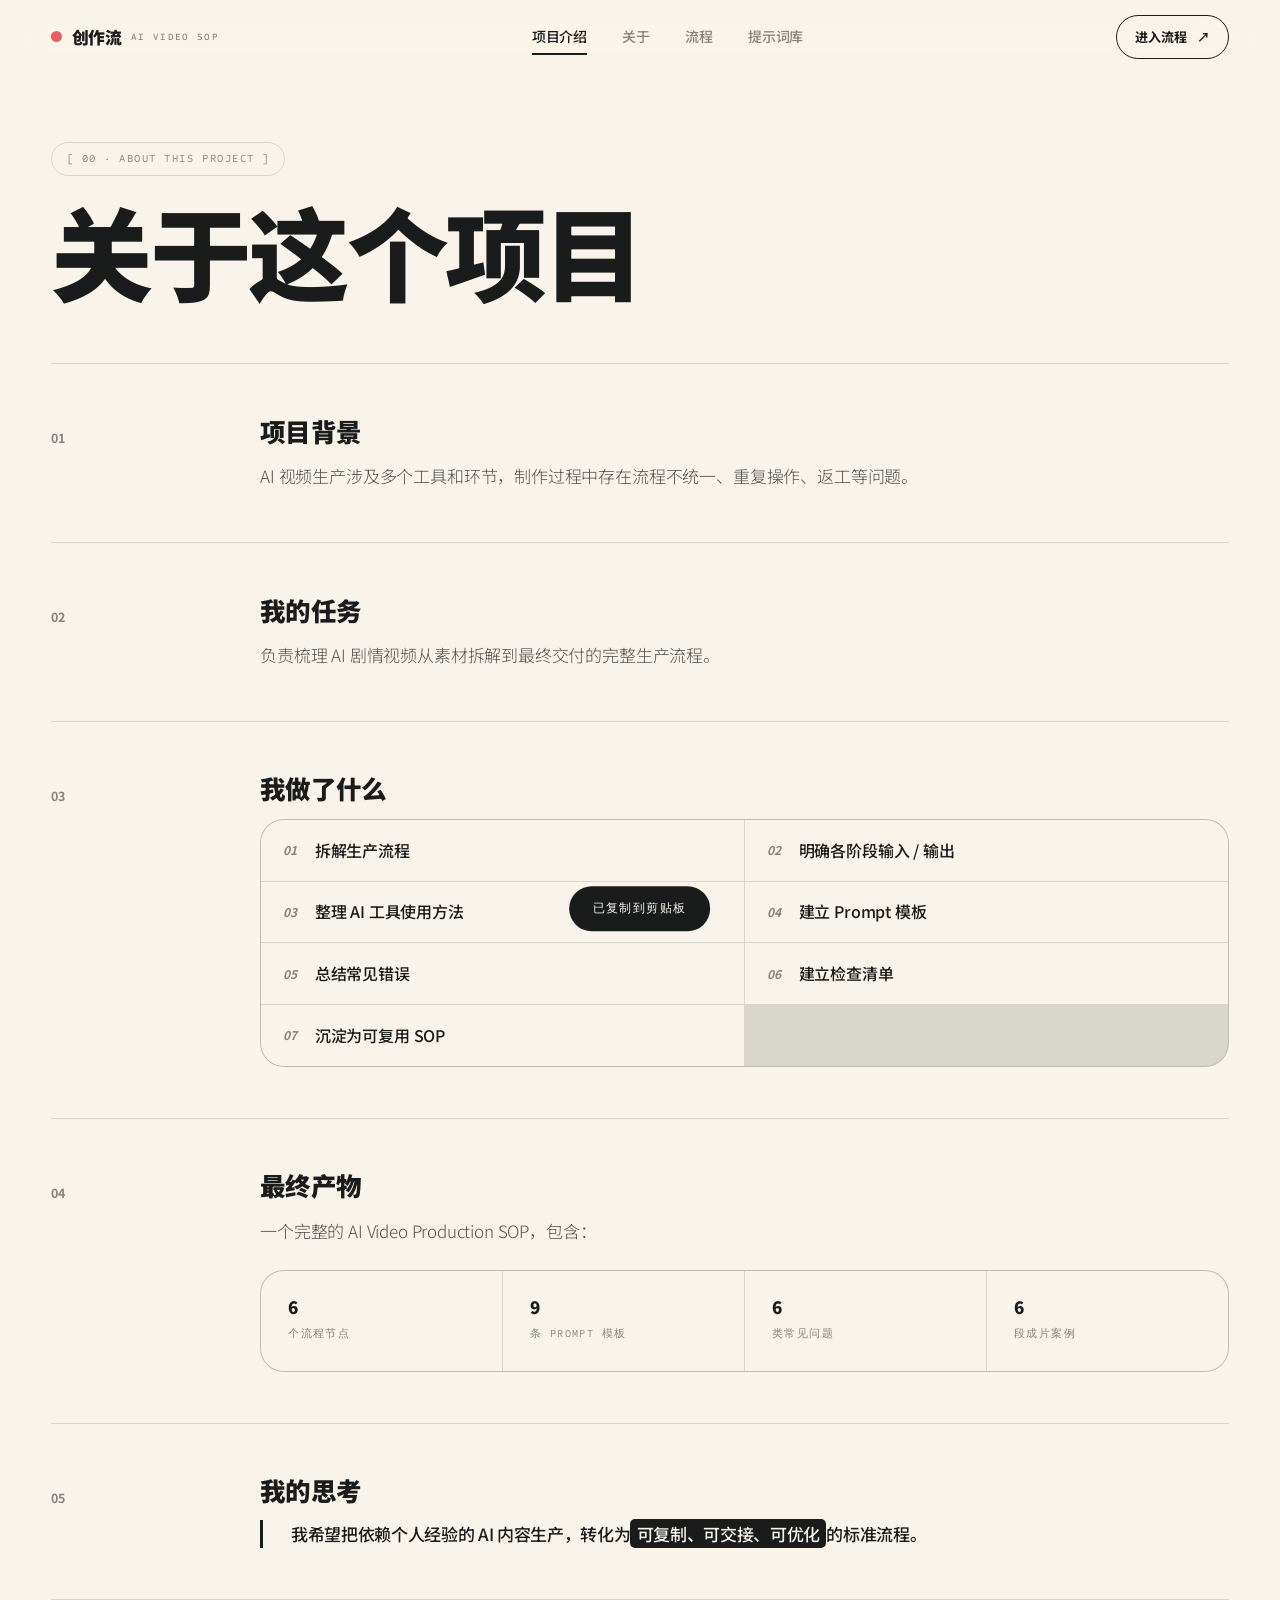
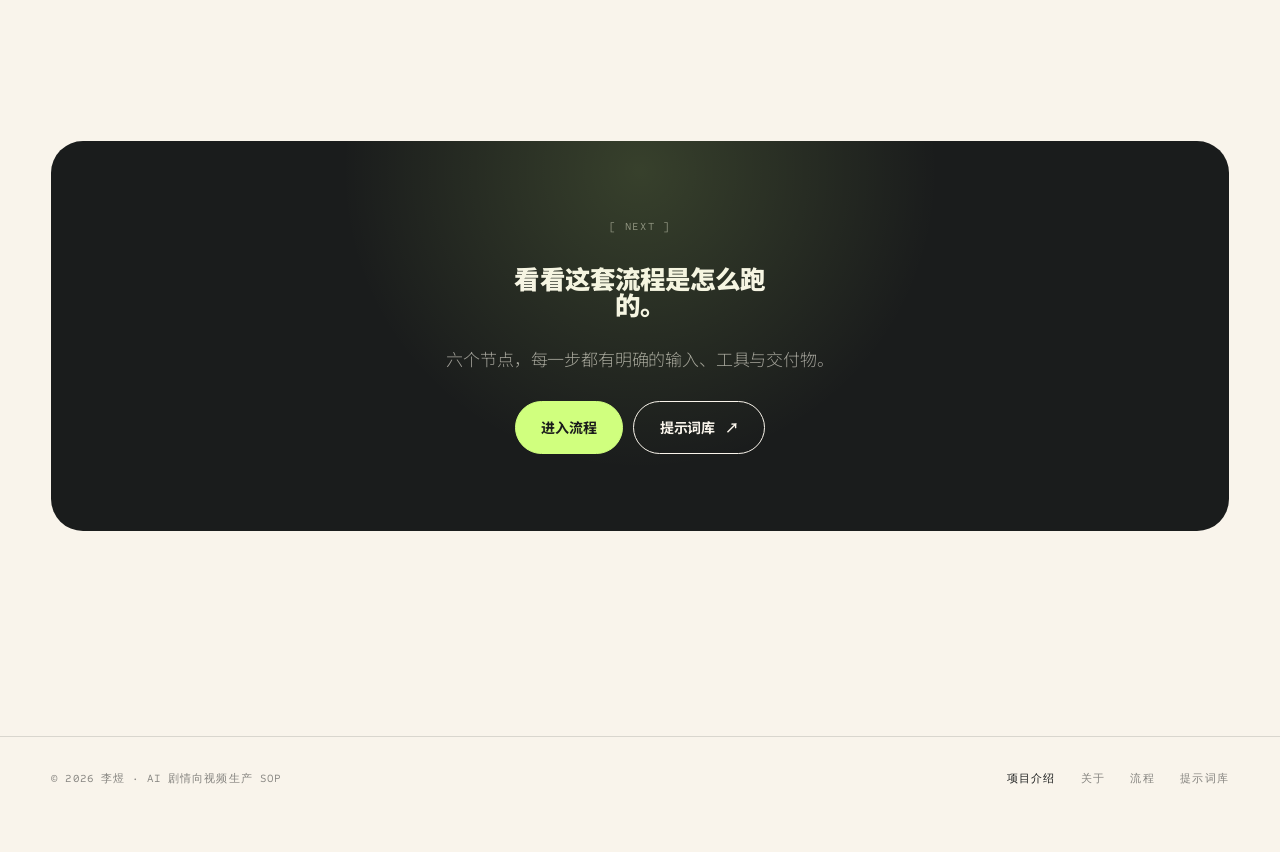
==== commit 55d64d80: "refactor: 「项目介绍」设为落地页 交换 index.html 与 about.html 的内容： - index.html（根 URL）= 项目介绍 ABOUT THIS PROJECT ←" ====
--- a/index.html
+++ b/index.html
@@ -3,18 +3,17 @@
 <head>
 <meta charset="UTF-8">
 <meta name="viewport" content="width=device-width, initial-scale=1.0">
-<title>李煜 · AI 剧情向视频生产 SOP</title>
-<meta name="description" content="李煜 · AI 剧情向视频生产标准化作业流程。六步流水线、可复用提示词、已在 TikTok 橱窗号跑通的成片。">
-<link rel="icon" type="image/svg+xml" href="assets/favicon.svg">
-<meta property="og:type" content="website">
-<meta property="og:title" content="李煜 · AI 剧情向视频生产 SOP">
-<meta property="og:description" content="六步流水线、可复用提示词、已在 TikTok 橱窗号跑通的成片。">
-<meta property="og:url" content="https://liz9558601-sys.github.io/SOP/">
-<meta property="og:image" content="https://liz9558601-sys.github.io/SOP/assets/videos/posters/01-0729.jpg">
-<meta name="twitter:card" content="summary_large_image">
+<title>关于这个项目 · AI Video Production SOP</title>
+<meta name="description" content="项目背景、任务、执行过程、最终产物与方法思考。把 AI 剧情视频生产沉淀为可复用的标准流程。">
 <link rel="preconnect" href="https://fonts.googleapis.com">
 <link rel="preconnect" href="https://fonts.gstatic.com" crossorigin>
 <link href="https://fonts.googleapis.com/css2?family=Noto+Sans+SC:wght@300;400;500;700;900&family=Sometype+Mono:wght@400;500;700&display=swap" rel="stylesheet">
+<link rel="icon" type="image/svg+xml" href="assets/favicon.svg">
+<meta property="og:type" content="website">
+<meta property="og:title" content="关于这个项目 · AI Video Production SOP">
+<meta property="og:description" content="把依赖个人经验的 AI 内容生产，转化为可复制、可交接、可优化的标准流程。">
+<meta property="og:url" content="https://liz9558601-sys.github.io/SOP/">
+<meta name="twitter:card" content="summary">
 <link rel="stylesheet" href="assets/css/main.css">
 </head>
 <body>
@@ -22,8 +21,8 @@
 <div class="prog" id="prog"></div>
 
 <div class="mmenu" id="mmenu">
-  <a href="about.html"><i>00</i>项目介绍</a>
-  <a href="index.html"><i>01</i>关于</a>
+  <a href="index.html"><i>00</i>项目介绍</a>
+  <a href="about.html"><i>01</i>关于</a>
   <a href="process.html"><i>02</i>流程</a>
   <a href="library.html"><i>03</i>提示词库</a>
   <p class="mmenu__foot">李煜</p>
@@ -36,8 +35,8 @@
       创作流 <small>AI VIDEO SOP</small>
     </a>
     <nav class="nav__links">
-            <a href="about.html">项目介绍</a>
-<a href="index.html" class="is-active">关于</a>
+      <a href="index.html" class="is-active">项目介绍</a>
+      <a href="about.html">关于</a>
       <a href="process.html">流程</a>
       <a href="library.html">提示词库</a>
     </nav>
@@ -51,60 +50,79 @@
 <main>
 
 <!-- ========== HERO ========== -->
-<section class="hero">
+<section class="sec" style="padding-bottom:clamp(2.5rem,5vw,4rem)">
   <div class="wrap">
-    <div class="hero__grid">
-      <div>
-        <p class="label rv">[ 李煜 · AI 剧情向视频生产 SOP ]</p>
-        <h1 class="display rv">把爆款视频<br>拆成<em>一条流水线</em></h1>
-      </div>
-      <div class="hero__side">
-        <p class="lead rv">
-          从竞品拆解到成片交付，<strong style="font-weight:500;color:var(--dark)">六步流程、四类工具、一套可复用的提示词模板</strong>。
-          让 AI 剧情视频的生产，从靠手感变成靠流程。
-        </p>
-
-        <!-- contact -->
-        <aside class="contact rv" aria-label="联系方式">
-          <div class="contact__hd">
-            <h2 class="contact__name">李煜</h2>
-            <span class="contact__role">Video Producer</span>
-          </div>
-          <div class="contact__row">
-            <i>✉</i>
-            <a href="mailto:13450725586@163.com">13450725586@163.com</a>
-          </div>
-        </aside>
-
-        <div class="hero__cta rv">
-          <a href="process.html" class="btn btn--fill"><span>查看完整流程</span><span class="btn__arw">↗</span></a>
-          <a href="library.html" class="btn btn--ghost"><span>提示词库</span></a>
-        </div>
-      </div>
-    </div>
+    <p class="tag rv">[ 00 · ABOUT THIS PROJECT ]</p>
+    <h1 class="display rv" style="margin-top:1.5rem">关于这个项目</h1>
   </div>
 </section>
 
-<!-- ========== PROCESS OVERVIEW ========== -->
-<section class="sec" style="padding-top:0">
+<!-- ========== 五个板块 ========== -->
+<section style="padding-bottom:var(--sec)">
   <div class="wrap">
-    <div class="sec__head">
-      <div>
-        <p class="tag rv">[ PROCESS ]</p>
-        <h2 class="h2 rv" style="margin-top:1.25rem">六步流水线</h2>
-      </div>
-      <p class="lead rv">
-        从一条爆款开始，到一条成片结束。每一步都有清楚的输入与交付物。
-      </p>
-    </div>
+    <div class="blks">
 
-    <div class="preview">
-      <a class="pv rv" href="process.html#s1"><span class="pv__n">01</span><span class="pv__t">拆解竞品</span></a>
-      <a class="pv rv" href="process.html#s2"><span class="pv__n">02</span><span class="pv__t">脚本迁移</span></a>
-      <a class="pv rv" href="process.html#s3"><span class="pv__n">03</span><span class="pv__t">清洁故事板</span></a>
-      <a class="pv rv" href="process.html#s4"><span class="pv__n">04</span><span class="pv__t">Prompt 工程</span></a>
-      <a class="pv rv" href="process.html#s5"><span class="pv__n">05</span><span class="pv__t">生成画面</span></a>
-      <a class="pv rv" href="process.html#s6"><span class="pv__n">06</span><span class="pv__t">拼接交付</span></a>
+      <!-- 01 项目背景 -->
+      <article class="blk rv">
+        <div class="blk__n">01</div>
+        <div class="blk__c">
+          <h2>项目背景</h2>
+          <p>AI 视频生产涉及多个工具和环节，制作过程中存在流程不统一、重复操作、返工等问题。</p>
+        </div>
+      </article>
+
+      <!-- 02 我的任务 -->
+      <article class="blk rv">
+        <div class="blk__n">02</div>
+        <div class="blk__c">
+          <h2>我的任务</h2>
+          <p>负责梳理 AI 剧情视频从素材拆解到最终交付的完整生产流程。</p>
+        </div>
+      </article>
+
+      <!-- 03 我做了什么 -->
+      <article class="blk rv">
+        <div class="blk__n">03</div>
+        <div class="blk__c">
+          <h2>我做了什么</h2>
+          <ol class="did">
+            <li><i>01</i><span>拆解生产流程</span></li>
+            <li><i>02</i><span>明确各阶段输入 / 输出</span></li>
+            <li><i>03</i><span>整理 AI 工具使用方法</span></li>
+            <li><i>04</i><span>建立 Prompt 模板</span></li>
+            <li><i>05</i><span>总结常见错误</span></li>
+            <li><i>06</i><span>建立检查清单</span></li>
+            <li><i>07</i><span>沉淀为可复用 SOP</span></li>
+          </ol>
+        </div>
+      </article>
+
+      <!-- 04 最终产物 -->
+      <article class="blk rv">
+        <div class="blk__n">04</div>
+        <div class="blk__c">
+          <h2>最终产物</h2>
+          <p>一个完整的 AI Video Production SOP，包含：</p>
+          <div class="deliver">
+            <div><b>6</b><span>个流程节点</span></div>
+            <div><b>9</b><span>条 Prompt 模板</span></div>
+            <div><b>6</b><span>类常见问题</span></div>
+            <div><b>6</b><span>段成片案例</span></div>
+          </div>
+        </div>
+      </article>
+
+      <!-- 05 我的思考 -->
+      <article class="blk rv">
+        <div class="blk__n">05</div>
+        <div class="blk__c">
+          <h2>我的思考</h2>
+          <blockquote class="think">
+            <p>我希望把依赖个人经验的 AI 内容生产，转化为<em>可复制、可交接、可优化</em>的标准流程。</p>
+          </blockquote>
+        </div>
+      </article>
+
     </div>
   </div>
 </section>
@@ -115,11 +133,11 @@
     <div class="cta rv">
       <div class="glow"></div>
       <p class="label" style="color:rgba(249,244,235,.5)">[ NEXT ]</p>
-      <h2>流程跑通一次，之后就是复制。</h2>
-      <p>把这套 SOP 沉淀成固定产线。上游干净，下游才不会崩。</p>
+      <h2>看看这套流程是怎么跑的。</h2>
+      <p>六个节点，每一步都有明确的输入、工具与交付物。</p>
       <div style="display:flex;gap:.6rem;flex-wrap:wrap;justify-content:center">
         <a href="process.html" class="btn btn--lime"><span>进入流程</span></a>
-        <a href="library.html" class="btn"><span>打开提示词库</span><span class="btn__arw">↗</span></a>
+        <a href="library.html" class="btn"><span>提示词库</span><span class="btn__arw">↗</span></a>
       </div>
     </div>
   </div>
@@ -129,8 +147,8 @@
   <div class="wrap foot">
     <p>© 2026 李煜 · AI 剧情向视频生产 SOP</p>
     <nav>
-            <a href="about.html">项目介绍</a>
-<a href="index.html" class="is-active">关于</a>
+      <a href="index.html" class="is-active">项目介绍</a>
+      <a href="about.html">关于</a>
       <a href="process.html">流程</a>
       <a href="library.html">提示词库</a>
     </nav>
@@ -143,4 +161,4 @@
 
 <script src="assets/js/main.js"></script>
 </body>
-</html>+</html>
--- a/assets/css/main.css
+++ b/assets/css/main.css
@@ -232,7 +232,7 @@
 .blk h2{font-size:clamp(1.4rem,1.1rem+1.3vw,2.1rem);font-weight:900;letter-spacing:-.03em;
   line-height:1.15;margin-bottom:1rem}
 .blk p{font-size:clamp(1rem,.95rem+.3vw,1.12rem);line-height:1.78;font-weight:300;
-  color:rgba(26,28,28,.75);max-width:60ch}
+  color:rgba(26,28,28,.75);max-width:44em}
 
 /* 我做了什么 */
 .did{list-style:none;display:grid;grid-template-columns:1fr;gap:1px;
@@ -259,7 +259,7 @@
 /* 我的思考 */
 .think{margin:0;padding-left:clamp(1.1rem,2.2vw,1.75rem);border-left:3px solid var(--dark)}
 .think p{font-size:clamp(1.1rem,1rem+.7vw,1.5rem);line-height:1.65;font-weight:500;
-  letter-spacing:-.02em;max-width:34ch;color:var(--dark)}
+  letter-spacing:-.02em;max-width:42em;color:var(--dark)}
 .think em{font-style:normal;color:var(--cream);background:var(--dark);
   padding:.12em .38em;border-radius:5px}
 
